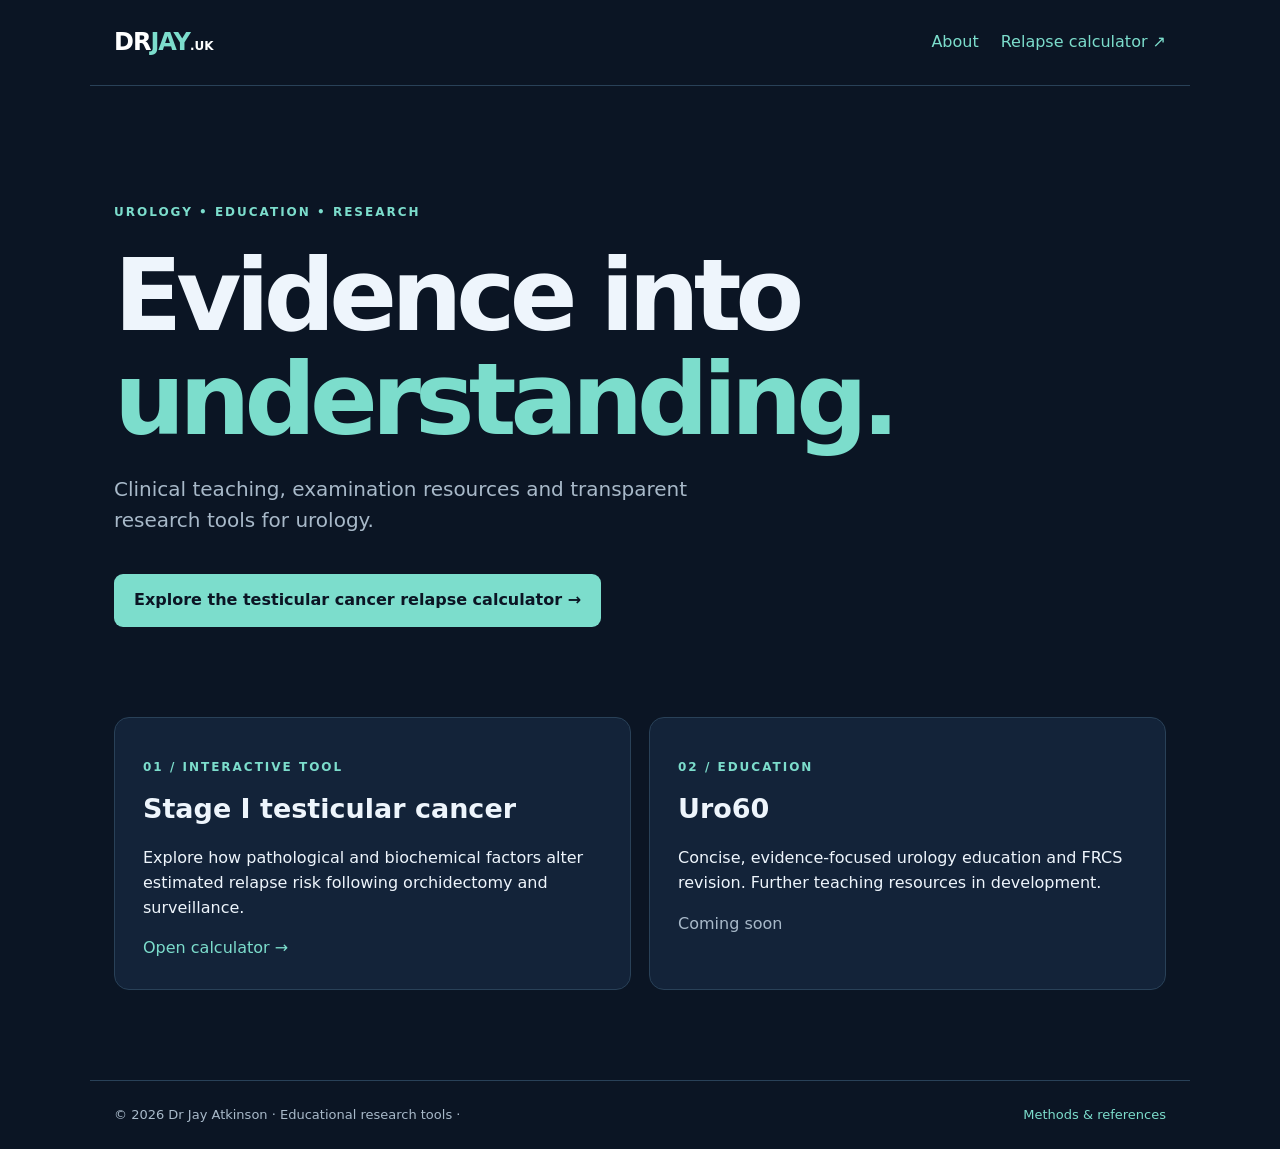
==== index.html @ a8e60ce1 "Add files via upload" ====
<!doctype html><html lang="en-GB"><head><meta charset="utf-8"><meta name="viewport" content="width=device-width, initial-scale=1"><meta name="description" content="Dr Jay Atkinson: urology education and research tools"><title>Dr Jay | Urology education</title><link rel="stylesheet" href="style.css"></head><body><header><a class="brand" href="./">DR<span>JAY</span><small>.UK</small></a><nav><a href="#about">About</a><a href="calculator.html">Relapse calculator ↗</a></nav></header><main><section class="hero"><p class="eyebrow">UROLOGY • EDUCATION • RESEARCH</p><h1>Evidence into<br><em>understanding.</em></h1><p class="lead">Clinical teaching, examination resources and transparent research tools for urology.</p><a class="cta" href="calculator.html">Explore the testicular cancer relapse calculator →</a></section><section class="tiles"><article><p class="eyebrow">01 / INTERACTIVE TOOL</p><h2>Stage I testicular cancer</h2><p>Explore how pathological and biochemical factors alter estimated relapse risk following orchidectomy and surveillance.</p><a href="calculator.html">Open calculator →</a></article><article id="about"><p class="eyebrow">02 / EDUCATION</p><h2>Uro60</h2><p>Concise, evidence-focused urology education and FRCS revision. Further teaching resources in development.</p><span class="muted">Coming soon</span></article></section></main><footer>© 2026 Dr Jay Atkinson · Educational research tools · <a href="calculator.html#methods">Methods & references</a></footer></body></html>
---- style.css ----
:root{color-scheme:dark;--bg:#0b1524;--panel:#132339;--text:#eef5fc;--muted:#a8b9c9;--accent:#7cddcc;--line:#294158}*{box-sizing:border-box}body{margin:0;background:var(--bg);color:var(--text);font-family:Inter,system-ui,-apple-system,Segoe UI,sans-serif;line-height:1.55}header,footer{max-width:1100px;margin:auto;padding:24px;display:flex;align-items:center;justify-content:space-between;gap:20px}header{border-bottom:1px solid var(--line)}a{color:var(--accent);text-decoration:none}nav{display:flex;gap:22px}.brand{font-size:24px;font-weight:850;letter-spacing:-1px;color:white}.brand span{color:var(--accent)}.brand small{font-size:12px;letter-spacing:0}main{max-width:1100px;margin:auto;padding:30px 24px 90px}.hero{padding:75px 0 90px}.eyebrow{font-size:12px;letter-spacing:2px;font-weight:800;color:var(--accent)}h1{font-size:clamp(46px,8vw,100px);letter-spacing:-.06em;line-height:1.04;margin:22px 0}h1 em{font-style:normal;color:var(--accent)}.lead{max-width:650px;font-size:20px;color:var(--muted)}.cta,button{display:inline-block;background:var(--accent);color:#0b1524;border:0;border-radius:9px;padding:14px 20px;font-weight:800;cursor:pointer;margin-top:18px}.tiles{display:grid;grid-template-columns:1fr 1fr;gap:18px}.tiles article,.panel{background:var(--panel);padding:28px;border:1px solid var(--line);border-radius:15px}h2{margin:6px 0;font-size:27px}h3{margin:8px 0 14px}.muted,.small{color:var(--muted)}.small{font-size:13px}footer{font-size:13px;color:var(--muted);border-top:1px solid var(--line)}.tabs{display:flex;gap:10px;margin:24px 0}.tabs button{margin:0;background:#1a3149;color:white;border:1px solid var(--line)}.tabs button.active{background:var(--accent);color:#0b1524}.layout{display:grid;grid-template-columns:1fr 1fr;gap:20px}.field{display:block;margin:15px 0;padding:12px;border-radius:9px;background:#0e1c2d}.field input{accent-color:var(--accent);margin-right:12px}.field select{display:block;width:100%;margin-top:8px;padding:12px;background:#0b1524;color:white;border:1px solid #46627b;border-radius:8px}.result{font-size:clamp(50px,7vw,82px);font-weight:850;letter-spacing:-.06em;line-height:1.1;color:var(--accent)}.bar{height:14px;background:#314357;border-radius:20px;overflow:hidden;margin:22px 0}.bar span{display:block;height:100%;background:var(--accent);width:6%;transition:width .2s}.warning{border-left:4px solid #f6c66a;padding:12px 18px;background:#3c3426;margin:20px 0}.factor-row{display:flex;align-items:center;gap:12px;margin:12px 0;font-size:13px}.dot{height:16px;width:16px;border:1px solid #8295a7;border-radius:50%;display:inline-block;background:transparent}.dot.on{background:var(--accent);border-color:var(--accent)}.hidden{display:none}button:focus-visible,a:focus-visible,input:focus-visible,select:focus-visible{outline:3px solid white;outline-offset:3px}@media(max-width:750px){.tiles,.layout{grid-template-columns:1fr}.hero{padding:38px 0 50px}header,footer{flex-wrap:wrap}nav{gap:12px}}
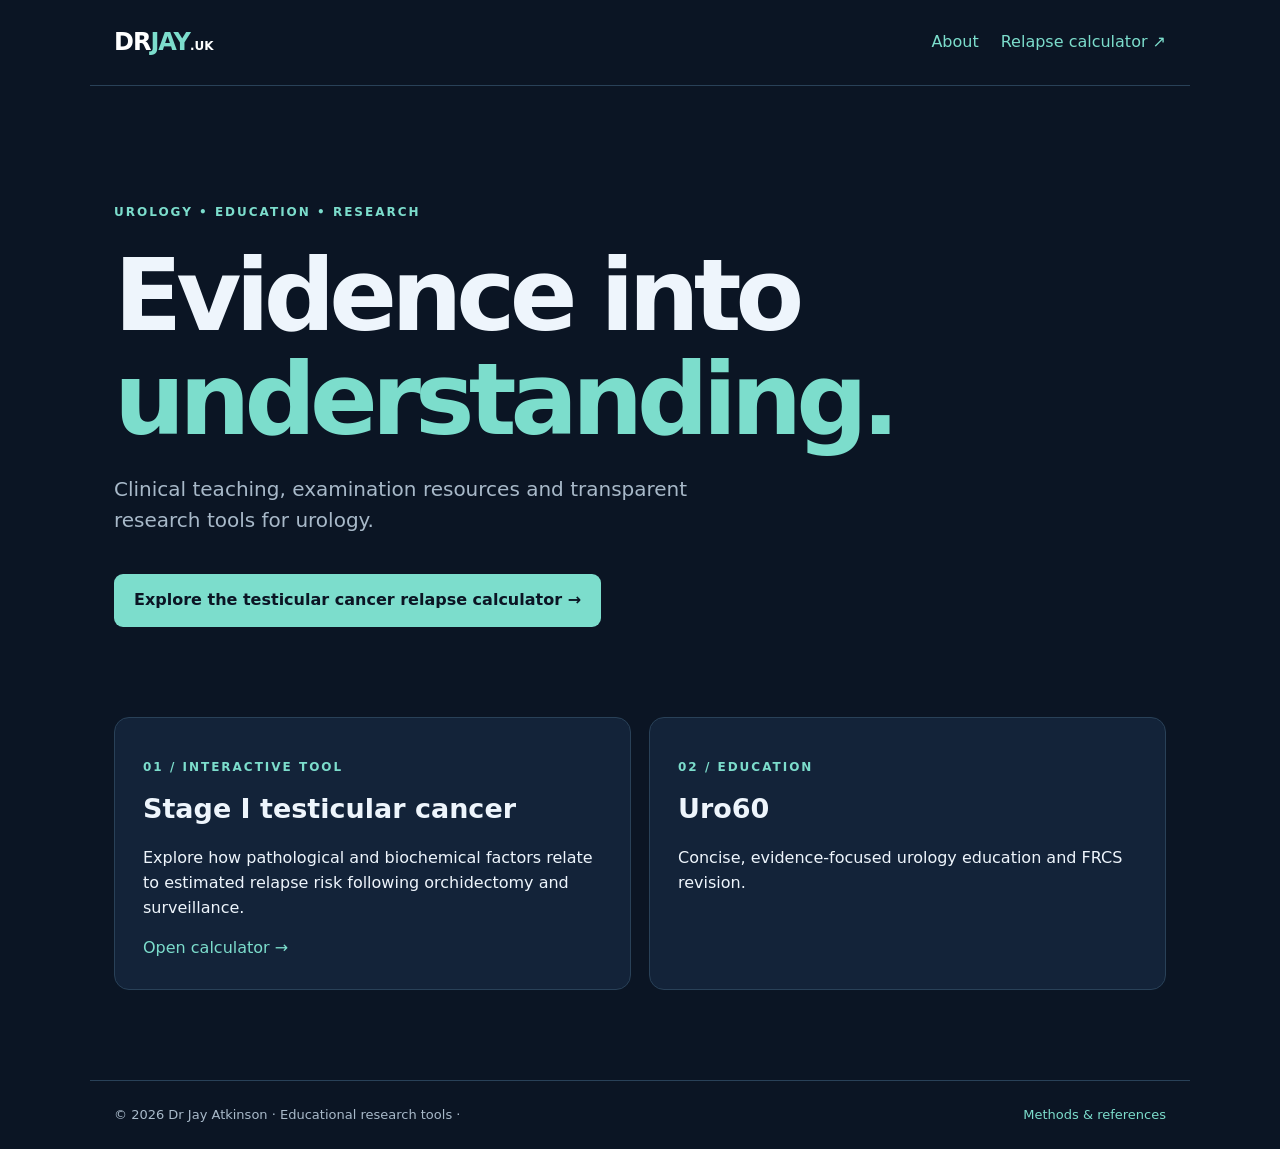
==== commit 8412a3dc: "Add files via upload" ====
--- a/index.html
+++ b/index.html
@@ -1 +1 @@
-<!doctype html><html lang="en-GB"><head><meta charset="utf-8"><meta name="viewport" content="width=device-width, initial-scale=1"><meta name="description" content="Dr Jay Atkinson: urology education and research tools"><title>Dr Jay | Urology education</title><link rel="stylesheet" href="style.css"></head><body><header><a class="brand" href="./">DR<span>JAY</span><small>.UK</small></a><nav><a href="#about">About</a><a href="calculator.html">Relapse calculator ↗</a></nav></header><main><section class="hero"><p class="eyebrow">UROLOGY • EDUCATION • RESEARCH</p><h1>Evidence into<br><em>understanding.</em></h1><p class="lead">Clinical teaching, examination resources and transparent research tools for urology.</p><a class="cta" href="calculator.html">Explore the testicular cancer relapse calculator →</a></section><section class="tiles"><article><p class="eyebrow">01 / INTERACTIVE TOOL</p><h2>Stage I testicular cancer</h2><p>Explore how pathological and biochemical factors alter estimated relapse risk following orchidectomy and surveillance.</p><a href="calculator.html">Open calculator →</a></article><article id="about"><p class="eyebrow">02 / EDUCATION</p><h2>Uro60</h2><p>Concise, evidence-focused urology education and FRCS revision. Further teaching resources in development.</p><span class="muted">Coming soon</span></article></section></main><footer>© 2026 Dr Jay Atkinson · Educational research tools · <a href="calculator.html#methods">Methods & references</a></footer></body></html>
+<!doctype html><html lang="en-GB"><head><meta charset="utf-8"><meta name="viewport" content="width=device-width, initial-scale=1"><meta name="description" content="Dr Jay Atkinson: urology education and research tools"><title>Dr Jay | Urology education</title><link rel="stylesheet" href="style.css"></head><body><header><a class="brand" href="./">DR<span>JAY</span><small>.UK</small></a><nav><a href="#about">About</a><a href="calculator.html">Relapse calculator ↗</a></nav></header><main><section class="hero"><p class="eyebrow">UROLOGY • EDUCATION • RESEARCH</p><h1>Evidence into<br><em>understanding.</em></h1><p class="lead">Clinical teaching, examination resources and transparent research tools for urology.</p><a class="cta" href="calculator.html">Explore the testicular cancer relapse calculator →</a></section><section class="tiles"><article><p class="eyebrow">01 / INTERACTIVE TOOL</p><h2>Stage I testicular cancer</h2><p>Explore how pathological and biochemical factors relate to estimated relapse risk following orchidectomy and surveillance.</p><a href="calculator.html">Open calculator →</a></article><article id="about"><p class="eyebrow">02 / EDUCATION</p><h2>Uro60</h2><p>Concise, evidence-focused urology education and FRCS revision.</p></article></section></main><footer>© 2026 Dr Jay Atkinson · Educational research tools · <a href="calculator.html#methods">Methods & references</a></footer></body></html>
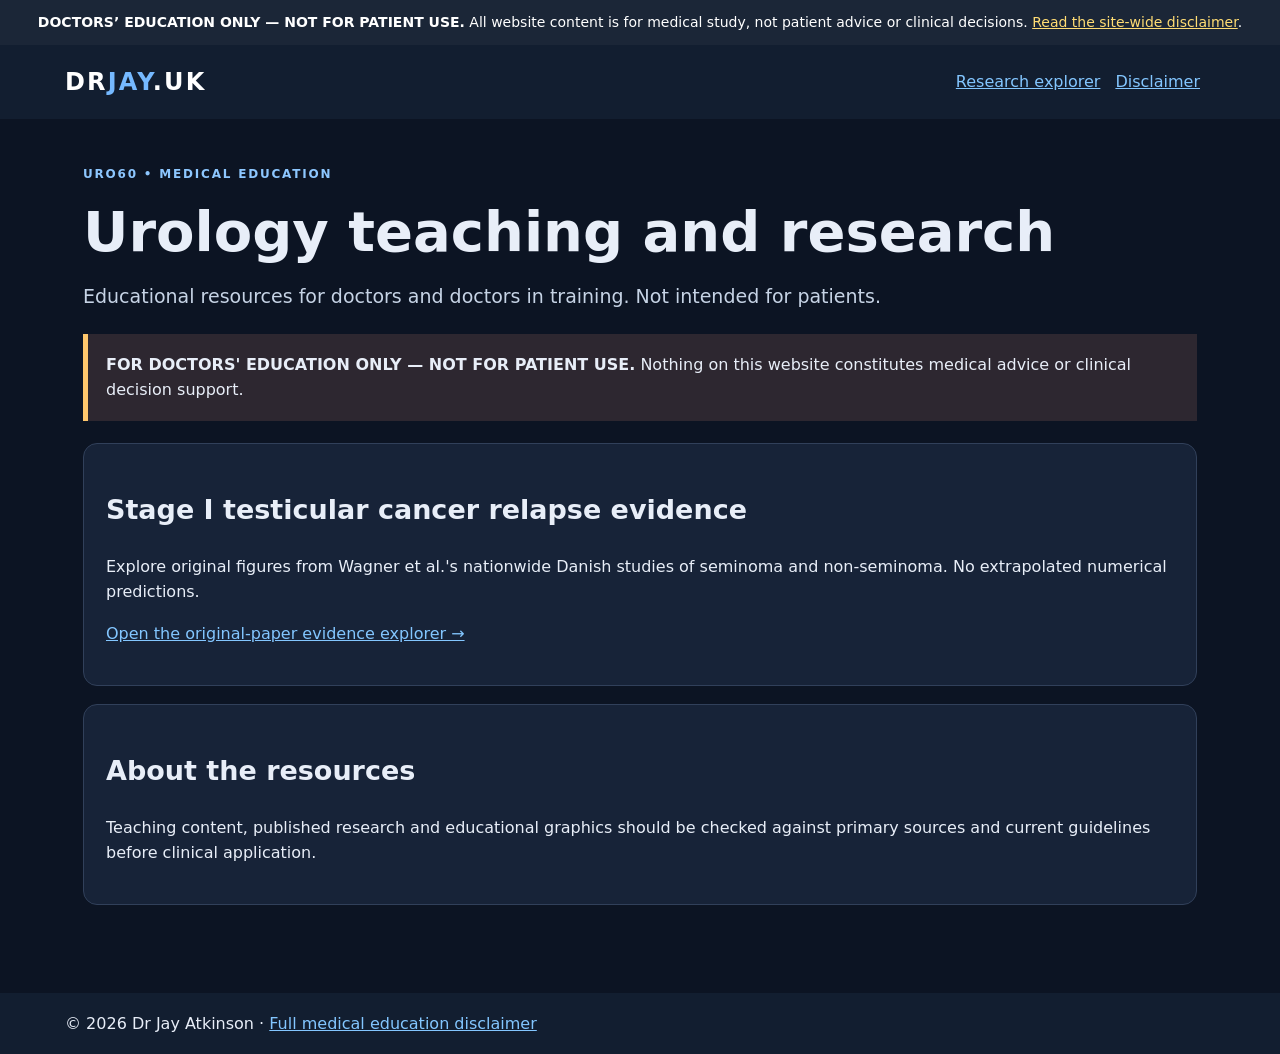
==== commit d9b2ddae: "Add files via upload" ====
--- a/index.html
+++ b/index.html
@@ -1 +1 @@
-<!doctype html><html lang="en-GB"><head><meta charset="utf-8"><meta name="viewport" content="width=device-width, initial-scale=1"><meta name="description" content="Dr Jay Atkinson: urology education and research tools"><title>Dr Jay | Urology education</title><link rel="stylesheet" href="style.css"></head><body><header><a class="brand" href="./">DR<span>JAY</span><small>.UK</small></a><nav><a href="#about">About</a><a href="calculator.html">Relapse calculator ↗</a></nav></header><main><section class="hero"><p class="eyebrow">UROLOGY • EDUCATION • RESEARCH</p><h1>Evidence into<br><em>understanding.</em></h1><p class="lead">Clinical teaching, examination resources and transparent research tools for urology.</p><a class="cta" href="calculator.html">Explore the testicular cancer relapse calculator →</a></section><section class="tiles"><article><p class="eyebrow">01 / INTERACTIVE TOOL</p><h2>Stage I testicular cancer</h2><p>Explore how pathological and biochemical factors relate to estimated relapse risk following orchidectomy and surveillance.</p><a href="calculator.html">Open calculator →</a></article><article id="about"><p class="eyebrow">02 / EDUCATION</p><h2>Uro60</h2><p>Concise, evidence-focused urology education and FRCS revision.</p></article></section></main><footer>© 2026 Dr Jay Atkinson · Educational research tools · <a href="calculator.html#methods">Methods & references</a></footer></body></html>+<!doctype html><html lang="en-GB"><head><meta charset="utf-8"><meta name="viewport" content="width=device-width,initial-scale=1"><title>Dr Jay | Urology education</title><link rel="stylesheet" href="style.css"></head><body><header><a class="brand" href="index.html">DR<span>JAY</span>.UK</a><nav><a href="calculator.html">Research explorer</a><a href="disclaimer.html">Disclaimer</a></nav></header><main><p class="eyebrow">URO60 • MEDICAL EDUCATION</p><h1>Urology teaching and research</h1><p class="lead">Educational resources for doctors and doctors in training. Not intended for patients.</p><div class="warning"><strong>FOR DOCTORS' EDUCATION ONLY — NOT FOR PATIENT USE.</strong> Nothing on this website constitutes medical advice or clinical decision support.</div><section class="panel"><h2>Stage I testicular cancer relapse evidence</h2><p>Explore original figures from Wagner et al.'s nationwide Danish studies of seminoma and non-seminoma. No extrapolated numerical predictions.</p><p><a href="calculator.html">Open the original-paper evidence explorer →</a></p></section><section class="panel"><h2>About the resources</h2><p>Teaching content, published research and educational graphics should be checked against primary sources and current guidelines before clinical application.</p></section></main><footer>© 2026 Dr Jay Atkinson · <a href="disclaimer.html">Full medical education disclaimer</a></footer><script defer src="site-disclaimer.js"></script></body></html>
--- a/style.css
+++ b/style.css
@@ -1 +1 @@
-:root{color-scheme:dark;--bg:#0b1524;--panel:#132339;--text:#eef5fc;--muted:#a8b9c9;--accent:#7cddcc;--line:#294158}*{box-sizing:border-box}body{margin:0;background:var(--bg);color:var(--text);font-family:Inter,system-ui,-apple-system,Segoe UI,sans-serif;line-height:1.55}header,footer{max-width:1100px;margin:auto;padding:24px;display:flex;align-items:center;justify-content:space-between;gap:20px}header{border-bottom:1px solid var(--line)}a{color:var(--accent);text-decoration:none}nav{display:flex;gap:22px}.brand{font-size:24px;font-weight:850;letter-spacing:-1px;color:white}.brand span{color:var(--accent)}.brand small{font-size:12px;letter-spacing:0}main{max-width:1100px;margin:auto;padding:30px 24px 90px}.hero{padding:75px 0 90px}.eyebrow{font-size:12px;letter-spacing:2px;font-weight:800;color:var(--accent)}h1{font-size:clamp(46px,8vw,100px);letter-spacing:-.06em;line-height:1.04;margin:22px 0}h1 em{font-style:normal;color:var(--accent)}.lead{max-width:650px;font-size:20px;color:var(--muted)}.cta,button{display:inline-block;background:var(--accent);color:#0b1524;border:0;border-radius:9px;padding:14px 20px;font-weight:800;cursor:pointer;margin-top:18px}.tiles{display:grid;grid-template-columns:1fr 1fr;gap:18px}.tiles article,.panel{background:var(--panel);padding:28px;border:1px solid var(--line);border-radius:15px}h2{margin:6px 0;font-size:27px}h3{margin:8px 0 14px}.muted,.small{color:var(--muted)}.small{font-size:13px}footer{font-size:13px;color:var(--muted);border-top:1px solid var(--line)}.tabs{display:flex;gap:10px;margin:24px 0}.tabs button{margin:0;background:#1a3149;color:white;border:1px solid var(--line)}.tabs button.active{background:var(--accent);color:#0b1524}.layout{display:grid;grid-template-columns:1fr 1fr;gap:20px}.field{display:block;margin:15px 0;padding:12px;border-radius:9px;background:#0e1c2d}.field input{accent-color:var(--accent);margin-right:12px}.field select{display:block;width:100%;margin-top:8px;padding:12px;background:#0b1524;color:white;border:1px solid #46627b;border-radius:8px}.result{font-size:clamp(50px,7vw,82px);font-weight:850;letter-spacing:-.06em;line-height:1.1;color:var(--accent)}.bar{height:14px;background:#314357;border-radius:20px;overflow:hidden;margin:22px 0}.bar span{display:block;height:100%;background:var(--accent);width:6%;transition:width .2s}.warning{border-left:4px solid #f6c66a;padding:12px 18px;background:#3c3426;margin:20px 0}.factor-row{display:flex;align-items:center;gap:12px;margin:12px 0;font-size:13px}.dot{height:16px;width:16px;border:1px solid #8295a7;border-radius:50%;display:inline-block;background:transparent}.dot.on{background:var(--accent);border-color:var(--accent)}.hidden{display:none}button:focus-visible,a:focus-visible,input:focus-visible,select:focus-visible{outline:3px solid white;outline-offset:3px}@media(max-width:750px){.tiles,.layout{grid-template-columns:1fr}.hero{padding:38px 0 50px}header,footer{flex-wrap:wrap}nav{gap:12px}}
+*{box-sizing:border-box}body{margin:0;background:#0c1423;color:#e8eef8;font-family:system-ui,-apple-system,Segoe UI,sans-serif;line-height:1.6}a{color:#83c6ff}header,footer{padding:18px max(20px,calc((100vw - 1150px)/2));background:#121e30}header{display:flex;justify-content:space-between;gap:15px;align-items:center}header a{margin-right:15px}.brand{font-weight:900;letter-spacing:.09em;font-size:24px;text-decoration:none;color:#fff}.brand span{color:#75b9ff}main{max-width:1150px;margin:0 auto;padding:34px 18px 70px}h1{font-size:clamp(32px,5vw,56px);line-height:1.1;margin:16px 0}h2{font-size:27px}h3{font-size:20px}.lead{font-size:19px;color:#c6d3e5;max-width:900px}.eyebrow{font-size:12px;font-weight:800;letter-spacing:.15em;color:#8dc7ff}.warning{padding:18px;border-left:5px solid #ffc76c;background:#2d2730;margin:22px 0}.panel{padding:22px;border:1px solid #31405a;background:#172338;border-radius:14px;margin:18px 0}.layout{display:grid;grid-template-columns:repeat(auto-fit,minmax(285px,1fr));gap:18px}.tabs{display:flex;gap:8px;margin:26px 0}.tabs button,button{padding:11px 17px;border-radius:9px;background:#283b57;color:#fff;border:1px solid #526b8d;cursor:pointer;font-size:15px}.tabs button.active{background:#2c74ba}.hidden{display:none!important}.field{display:block;margin:15px 0;font-weight:600}.field select,.field input[type=number]{display:block;width:100%;padding:10px;margin-top:6px;background:#f9fbff;color:#172338;border-radius:6px}.small,figcaption{font-size:14px;color:#c3cfe0}.published{font-size:38px;font-weight:850;color:#a4d6ff}.figure{background:#fff;padding:8px;border-radius:10px;margin:18px 0}.figure img{width:100%;height:auto;display:block}.figure figcaption{color:#39485e;padding:10px}.pill{display:inline-block;padding:5px 12px;border-radius:40px;border:1px solid #6c85a5;margin:3px;font-size:13px}.pill.on{background:#2d6b9c;color:#fff}.figure-grid{display:grid;grid-template-columns:1fr;gap:16px}.footnote{border-top:1px solid #526b8d;margin-top:20px;padding-top:12px} @media(max-width:600px){.panel{padding:14px}.figure{padding:2px}header{flex-wrap:wrap}}
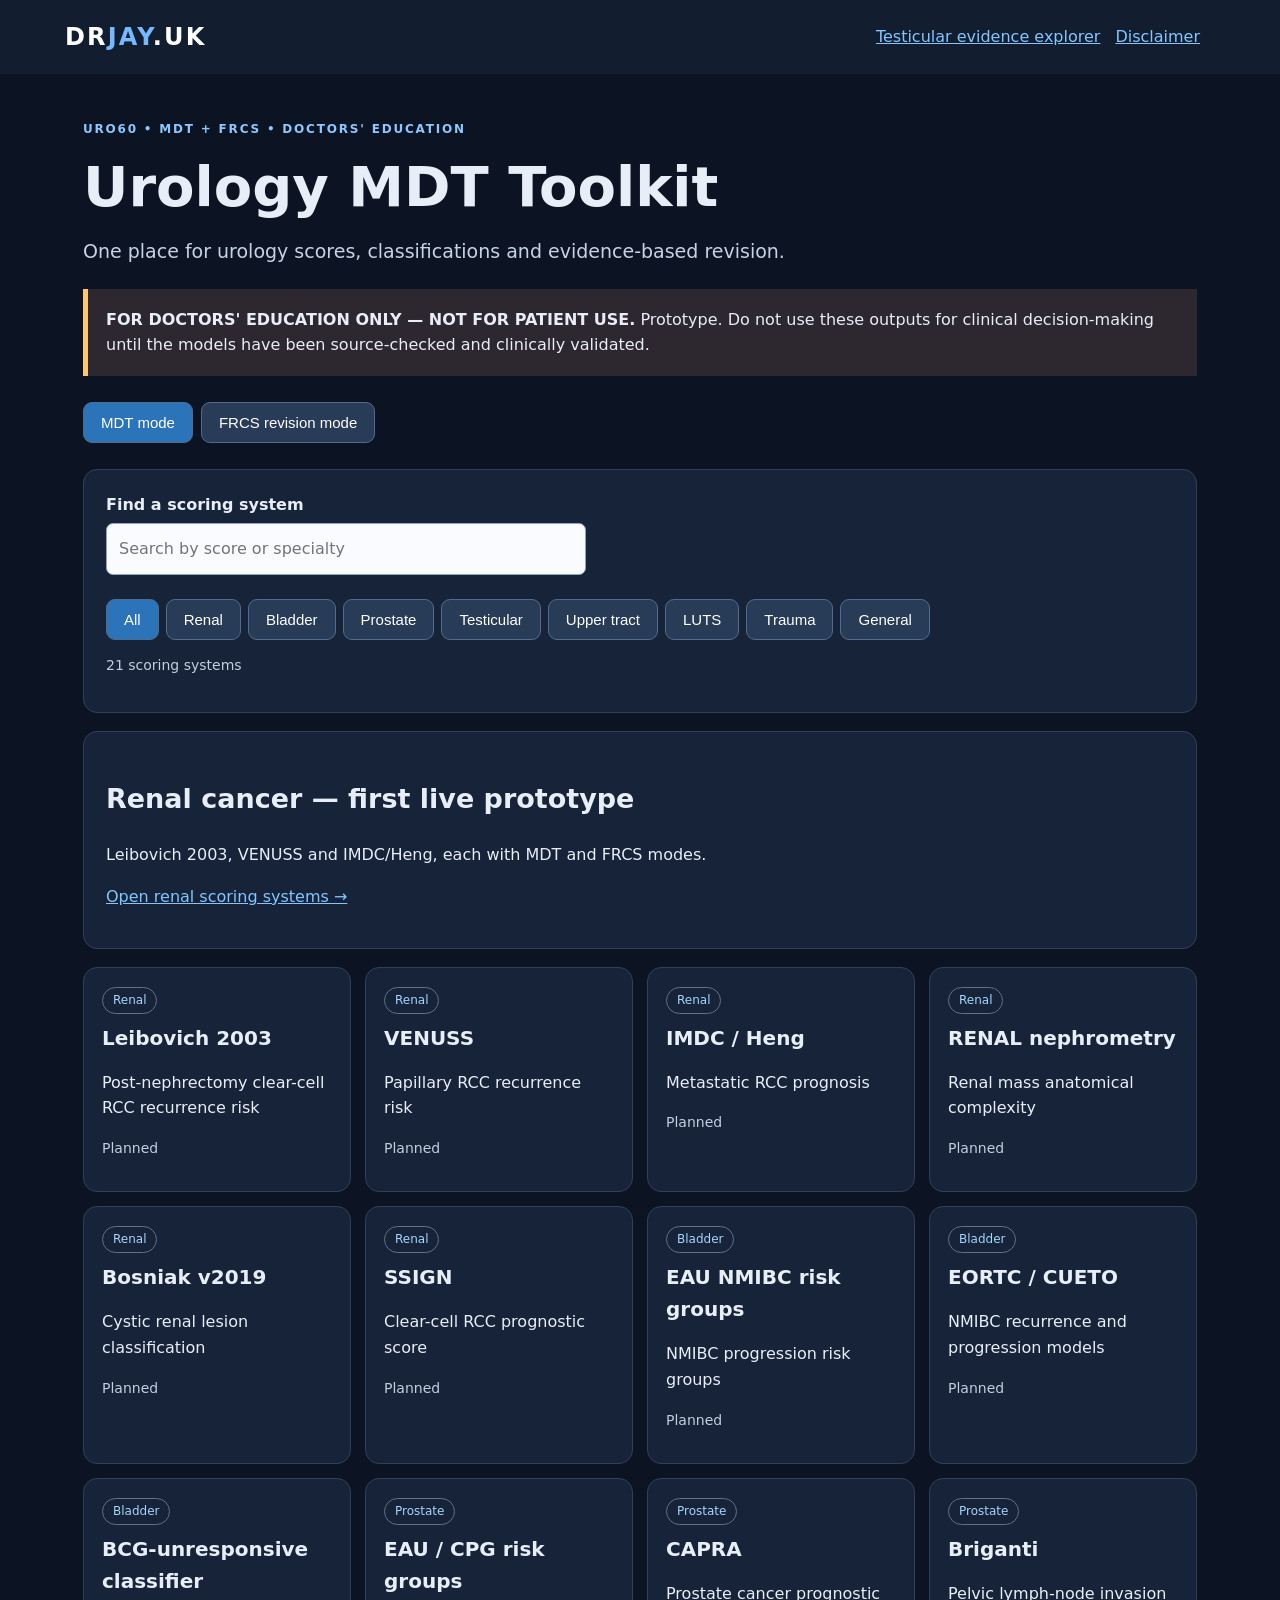
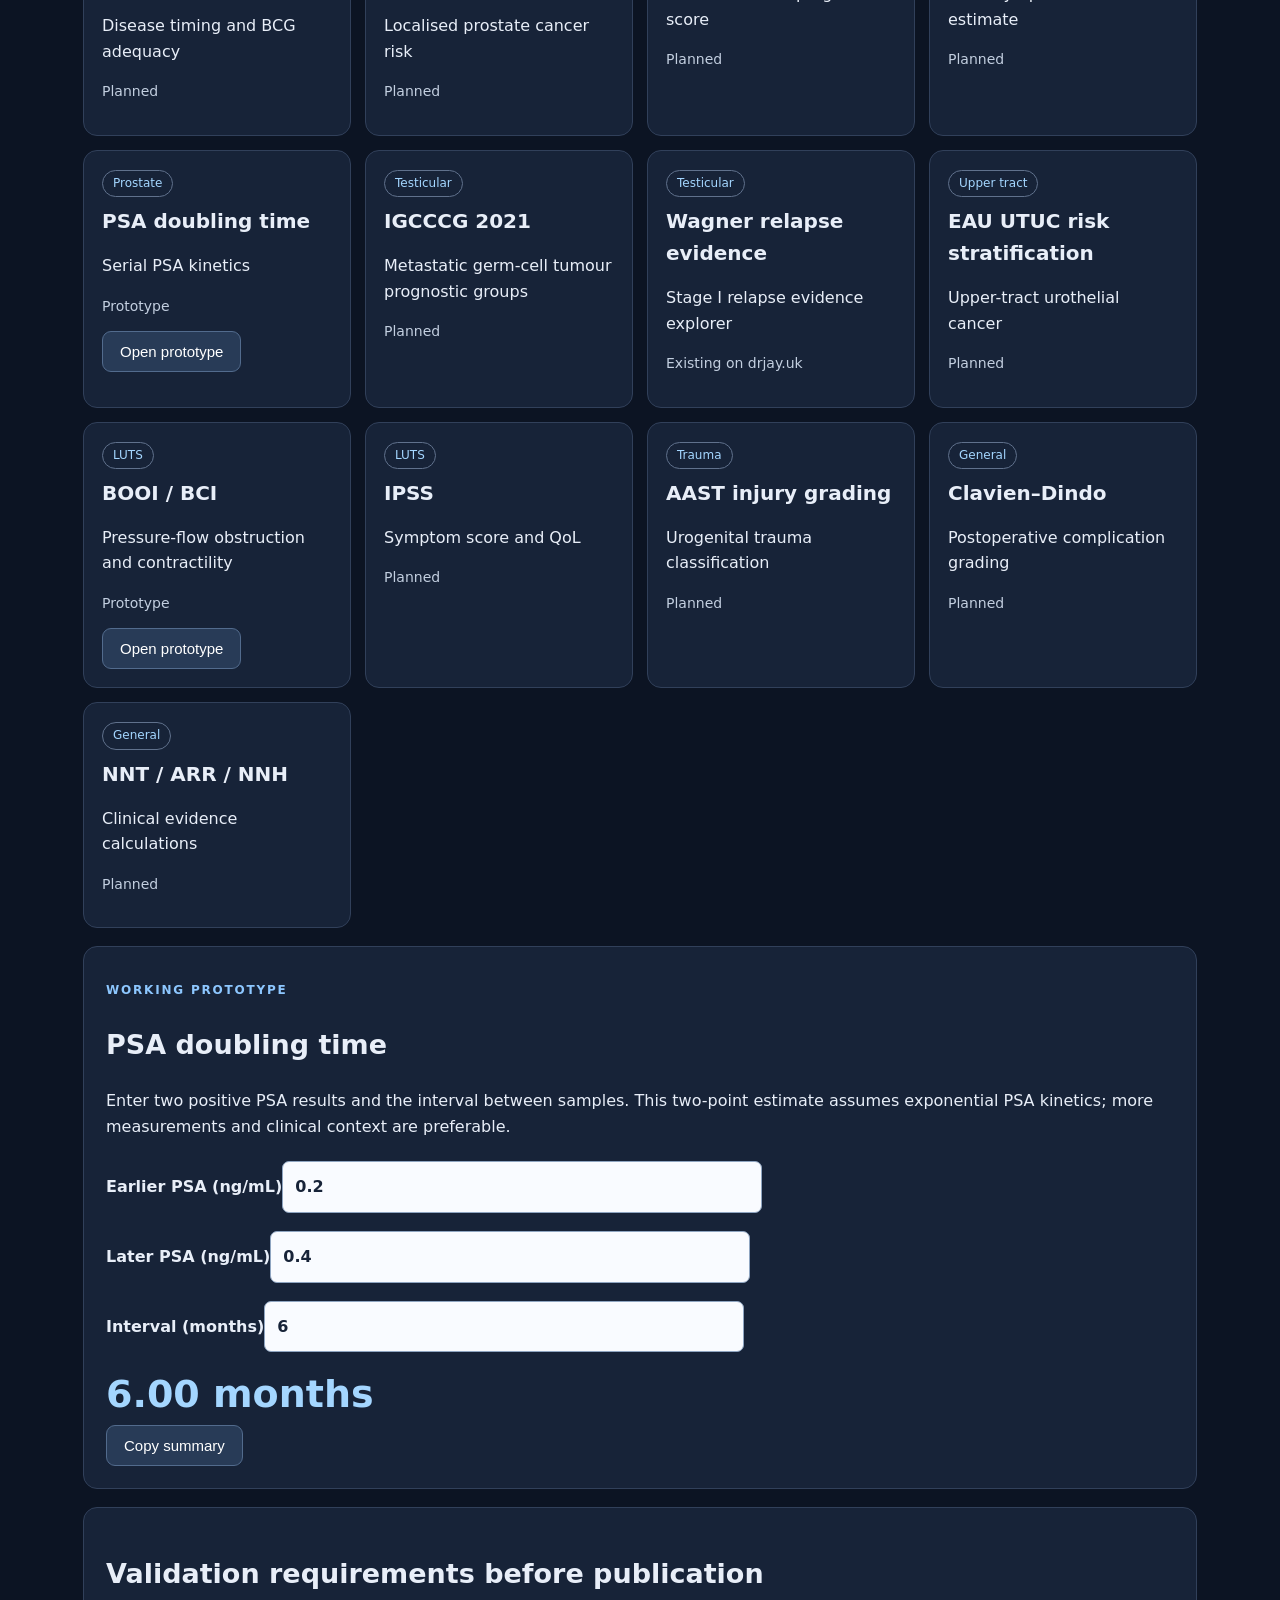
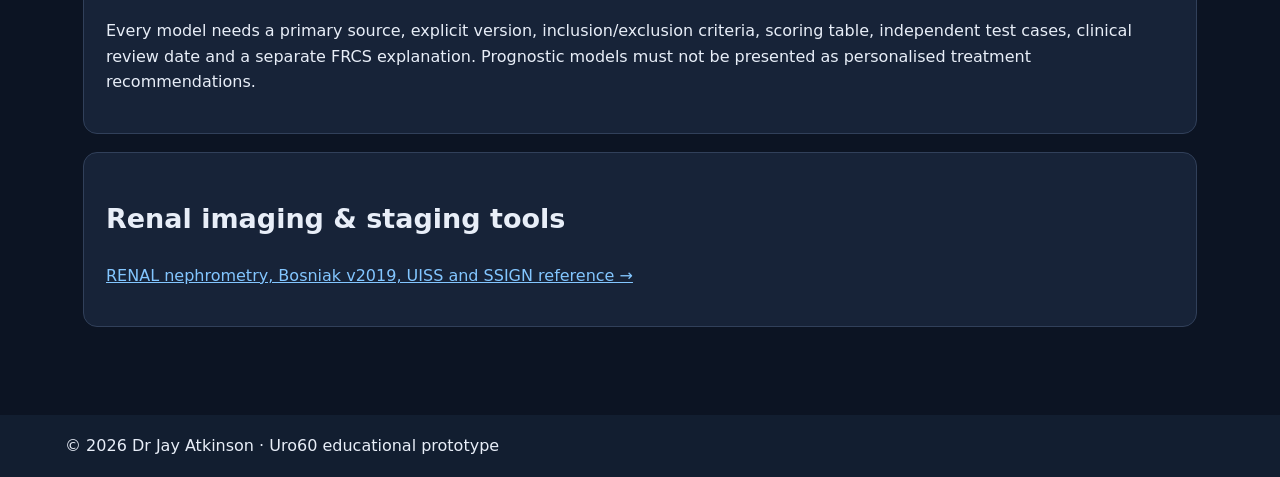
==== commit dad4fe26: "Add files via upload" ====
--- a/index.html
+++ b/index.html
@@ -1 +1 @@
-<!doctype html><html lang="en-GB"><head><meta charset="utf-8"><meta name="viewport" content="width=device-width,initial-scale=1"><title>Dr Jay | Urology education</title><link rel="stylesheet" href="style.css"></head><body><header><a class="brand" href="index.html">DR<span>JAY</span>.UK</a><nav><a href="calculator.html">Research explorer</a><a href="disclaimer.html">Disclaimer</a></nav></header><main><p class="eyebrow">URO60 • MEDICAL EDUCATION</p><h1>Urology teaching and research</h1><p class="lead">Educational resources for doctors and doctors in training. Not intended for patients.</p><div class="warning"><strong>FOR DOCTORS' EDUCATION ONLY — NOT FOR PATIENT USE.</strong> Nothing on this website constitutes medical advice or clinical decision support.</div><section class="panel"><h2>Stage I testicular cancer relapse evidence</h2><p>Explore original figures from Wagner et al.'s nationwide Danish studies of seminoma and non-seminoma. No extrapolated numerical predictions.</p><p><a href="calculator.html">Open the original-paper evidence explorer →</a></p></section><section class="panel"><h2>About the resources</h2><p>Teaching content, published research and educational graphics should be checked against primary sources and current guidelines before clinical application.</p></section></main><footer>© 2026 Dr Jay Atkinson · <a href="disclaimer.html">Full medical education disclaimer</a></footer><script defer src="site-disclaimer.js"></script></body></html>+<!doctype html><html lang="en-GB"><head><meta charset="utf-8"><meta name="viewport" content="width=device-width,initial-scale=1"><title>Uro60 MDT Toolkit | Dr Jay</title><link rel="stylesheet" href="toolkit.css"></head><body><header><a class="brand" href="https://drjay.uk">DR<span>JAY</span>.UK</a><nav><a href="https://drjay.uk/calculator.html">Testicular evidence explorer</a><a href="https://drjay.uk/disclaimer.html">Disclaimer</a></nav></header><main><p class="eyebrow">URO60 • MDT + FRCS • DOCTORS' EDUCATION</p><h1>Urology MDT Toolkit</h1><p class="lead">One place for urology scores, classifications and evidence-based revision.</p><div class="warning"><strong>FOR DOCTORS' EDUCATION ONLY — NOT FOR PATIENT USE.</strong> Prototype. Do not use these outputs for clinical decision-making until the models have been source-checked and clinically validated.</div><div class="tabs" role="group" aria-label="Learning mode"><button id="mdt" class="active" aria-pressed="true">MDT mode</button><button id="frcs" aria-pressed="false">FRCS revision mode</button></div><section class="panel"><label for="search">Find a scoring system</label><input id="search" placeholder="Search by score or specialty" autocomplete="off"><div class="filters" id="filters"></div><p class="small" id="count"></p></section><section class="panel"><h2>Renal cancer — first live prototype</h2><p>Leibovich 2003, VENUSS and IMDC/Heng, each with MDT and FRCS modes.</p><p><a href="renal.html">Open renal scoring systems →</a></p></section><div id="cards" class="cards"></div><section class="panel" id="calculator"><p class="eyebrow">WORKING PROTOTYPE</p><h2 id="calc-title">PSA doubling time</h2><div id="calc-content"></div></section><section class="panel"><h2>Validation requirements before publication</h2><p>Every model needs a primary source, explicit version, inclusion/exclusion criteria, scoring table, independent test cases, clinical review date and a separate FRCS explanation. Prognostic models must not be presented as personalised treatment recommendations.</p></section><section class="panel"><h2>Renal imaging & staging tools</h2><p><a href="renal-imaging.html">RENAL nephrometry, Bosniak v2019, UISS and SSIGN reference →</a></p></section></main><footer>© 2026 Dr Jay Atkinson · Uro60 educational prototype</footer><script src="toolkit.js" defer></script></body></html>
--- a/toolkit.css
+++ b/toolkit.css
@@ -0,0 +1 @@
+*{box-sizing:border-box}body{margin:0;background:#0c1423;color:#e8eef8;font-family:system-ui,-apple-system,Segoe UI,sans-serif;line-height:1.6}a{color:#83c6ff}header,footer{padding:18px max(20px,calc((100vw - 1150px)/2));background:#121e30}header{display:flex;justify-content:space-between;gap:15px;align-items:center;flex-wrap:wrap}header a{margin-right:15px}.brand{font-weight:900;letter-spacing:.09em;font-size:24px;text-decoration:none;color:#fff}.brand span{color:#75b9ff}main{max-width:1150px;margin:0 auto;padding:34px 18px 70px}h1{font-size:clamp(32px,5vw,56px);line-height:1.1;margin:16px 0}h2{font-size:27px}h3{font-size:20px}.lead{font-size:19px;color:#c6d3e5}.eyebrow{font-size:12px;font-weight:800;letter-spacing:.15em;color:#8dc7ff}.warning{padding:18px;border-left:5px solid #ffc76c;background:#2d2730;margin:22px 0}.panel{padding:22px;border:1px solid #31405a;background:#172338;border-radius:14px;margin:18px 0}.tabs{display:flex;gap:8px;margin:26px 0}.tabs button,button{padding:11px 17px;border-radius:9px;background:#283b57;color:#fff;border:1px solid #526b8d;cursor:pointer;font-size:15px}.tabs button.active,button.active{background:#2c74ba}.small{font-size:14px;color:#c3cfe0}.cards{display:grid;grid-template-columns:repeat(auto-fit,minmax(260px,1fr));gap:14px}.card{border:1px solid #31405a;background:#172338;border-radius:14px;padding:18px}.card h3{margin:8px 0}.pill{display:inline-block;padding:3px 10px;border:1px solid #60718c;border-radius:25px;font-size:12px;color:#a4d6ff}.filters{display:flex;gap:7px;flex-wrap:wrap;margin-top:12px}input,select{width:100%;max-width:480px;padding:12px;margin:6px 0 12px;border:1px solid #8fa5c1;border-radius:7px;background:#f9fbff;color:#172338;font:inherit}label{display:block;font-weight:600}.result{font-size:38px;font-weight:850;color:#a4d6ff}.hidden{display:none}.note{padding:14px;border-left:3px solid #8dc7ff;background:#23334b;margin:12px 0}table{border-collapse:collapse;width:100%}td,th{padding:9px;border-bottom:1px solid #526b8d;text-align:left}@media(max-width:600px){.panel{padding:14px}}
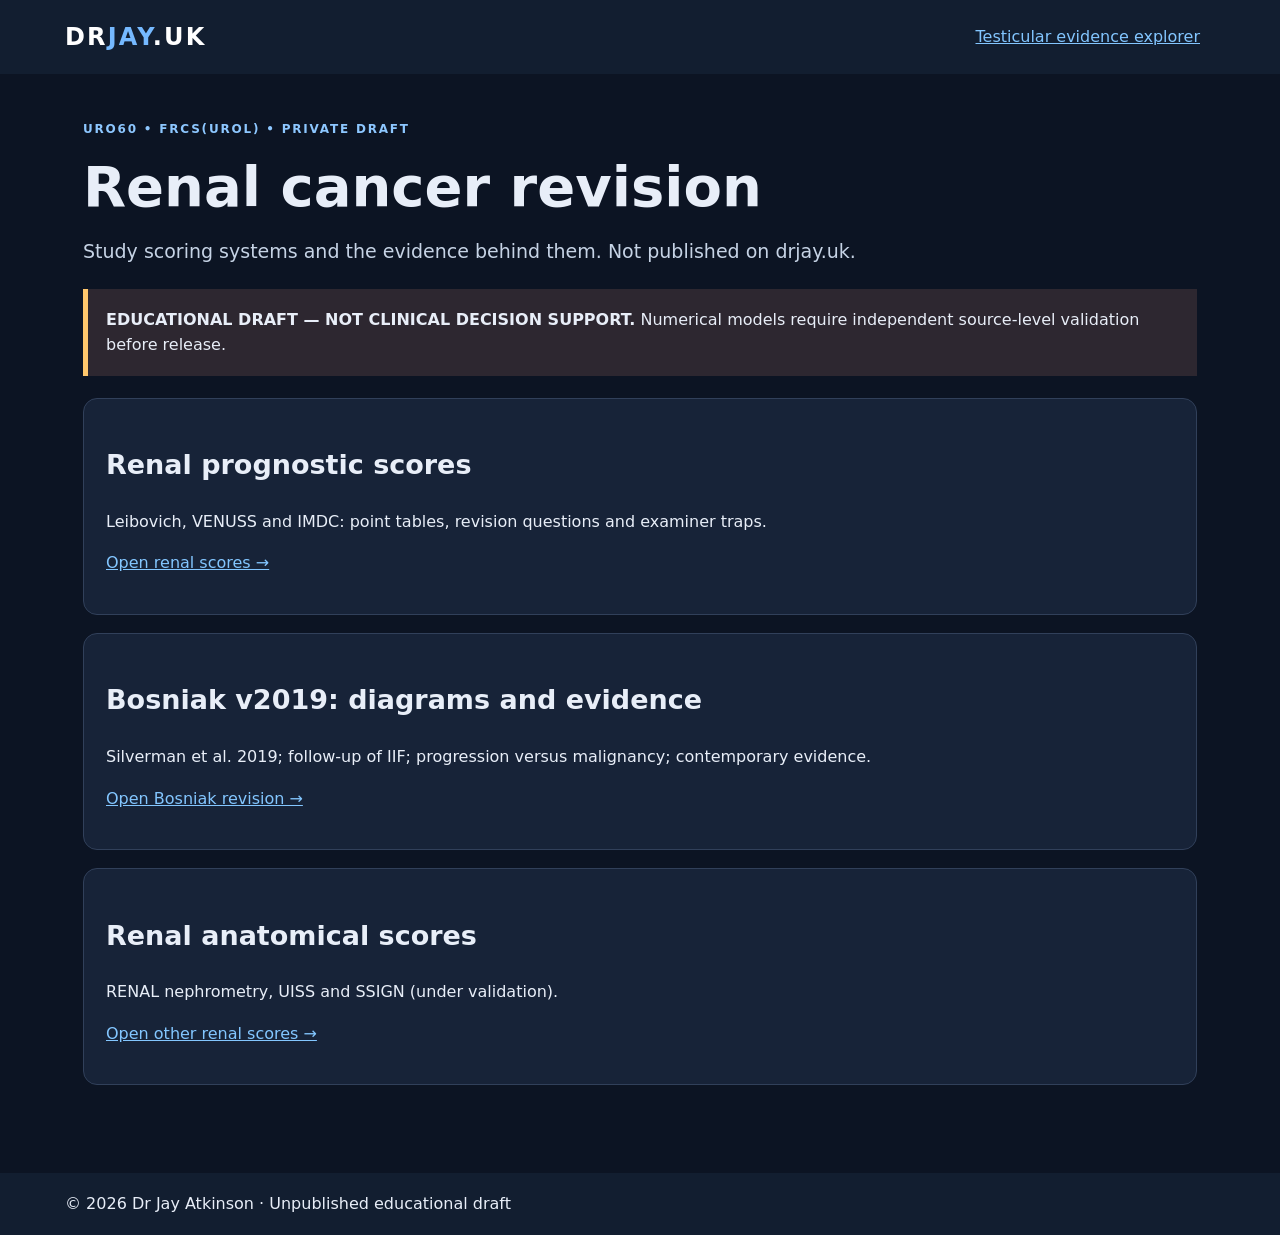
==== commit cb45202d: "Add files via upload" ====
--- a/index.html
+++ b/index.html
@@ -1 +1 @@
-<!doctype html><html lang="en-GB"><head><meta charset="utf-8"><meta name="viewport" content="width=device-width,initial-scale=1"><title>Uro60 MDT Toolkit | Dr Jay</title><link rel="stylesheet" href="toolkit.css"></head><body><header><a class="brand" href="https://drjay.uk">DR<span>JAY</span>.UK</a><nav><a href="https://drjay.uk/calculator.html">Testicular evidence explorer</a><a href="https://drjay.uk/disclaimer.html">Disclaimer</a></nav></header><main><p class="eyebrow">URO60 • MDT + FRCS • DOCTORS' EDUCATION</p><h1>Urology MDT Toolkit</h1><p class="lead">One place for urology scores, classifications and evidence-based revision.</p><div class="warning"><strong>FOR DOCTORS' EDUCATION ONLY — NOT FOR PATIENT USE.</strong> Prototype. Do not use these outputs for clinical decision-making until the models have been source-checked and clinically validated.</div><div class="tabs" role="group" aria-label="Learning mode"><button id="mdt" class="active" aria-pressed="true">MDT mode</button><button id="frcs" aria-pressed="false">FRCS revision mode</button></div><section class="panel"><label for="search">Find a scoring system</label><input id="search" placeholder="Search by score or specialty" autocomplete="off"><div class="filters" id="filters"></div><p class="small" id="count"></p></section><section class="panel"><h2>Renal cancer — first live prototype</h2><p>Leibovich 2003, VENUSS and IMDC/Heng, each with MDT and FRCS modes.</p><p><a href="renal.html">Open renal scoring systems →</a></p></section><div id="cards" class="cards"></div><section class="panel" id="calculator"><p class="eyebrow">WORKING PROTOTYPE</p><h2 id="calc-title">PSA doubling time</h2><div id="calc-content"></div></section><section class="panel"><h2>Validation requirements before publication</h2><p>Every model needs a primary source, explicit version, inclusion/exclusion criteria, scoring table, independent test cases, clinical review date and a separate FRCS explanation. Prognostic models must not be presented as personalised treatment recommendations.</p></section><section class="panel"><h2>Renal imaging & staging tools</h2><p><a href="renal-imaging.html">RENAL nephrometry, Bosniak v2019, UISS and SSIGN reference →</a></p></section></main><footer>© 2026 Dr Jay Atkinson · Uro60 educational prototype</footer><script src="toolkit.js" defer></script></body></html>
+<!doctype html><html lang="en-GB"><head><meta charset="utf-8"><meta name="viewport" content="width=device-width,initial-scale=1"><title>Uro60 renal FRCS revision | Private draft</title><link rel="stylesheet" href="toolkit.css"></head><body><header><a class="brand" href="https://drjay.uk">DR<span>JAY</span>.UK</a><nav><a href="https://drjay.uk/calculator.html">Testicular evidence explorer</a></nav></header><main><p class="eyebrow">URO60 • FRCS(UROL) • PRIVATE DRAFT</p><h1>Renal cancer revision</h1><p class="lead">Study scoring systems and the evidence behind them. Not published on drjay.uk.</p><div class="warning"><strong>EDUCATIONAL DRAFT — NOT CLINICAL DECISION SUPPORT.</strong> Numerical models require independent source-level validation before release.</div><section class="panel"><h2>Renal prognostic scores</h2><p>Leibovich, VENUSS and IMDC: point tables, revision questions and examiner traps.</p><p><a href="renal.html">Open renal scores →</a></p></section><section class="panel"><h2>Bosniak v2019: diagrams and evidence</h2><p>Silverman et al. 2019; follow-up of IIF; progression versus malignancy; contemporary evidence.</p><p><a href="bosniak.html">Open Bosniak revision →</a></p></section><section class="panel"><h2>Renal anatomical scores</h2><p>RENAL nephrometry, UISS and SSIGN (under validation).</p><p><a href="renal-imaging.html">Open other renal scores →</a></p></section></main><footer>© 2026 Dr Jay Atkinson · Unpublished educational draft</footer></body></html>
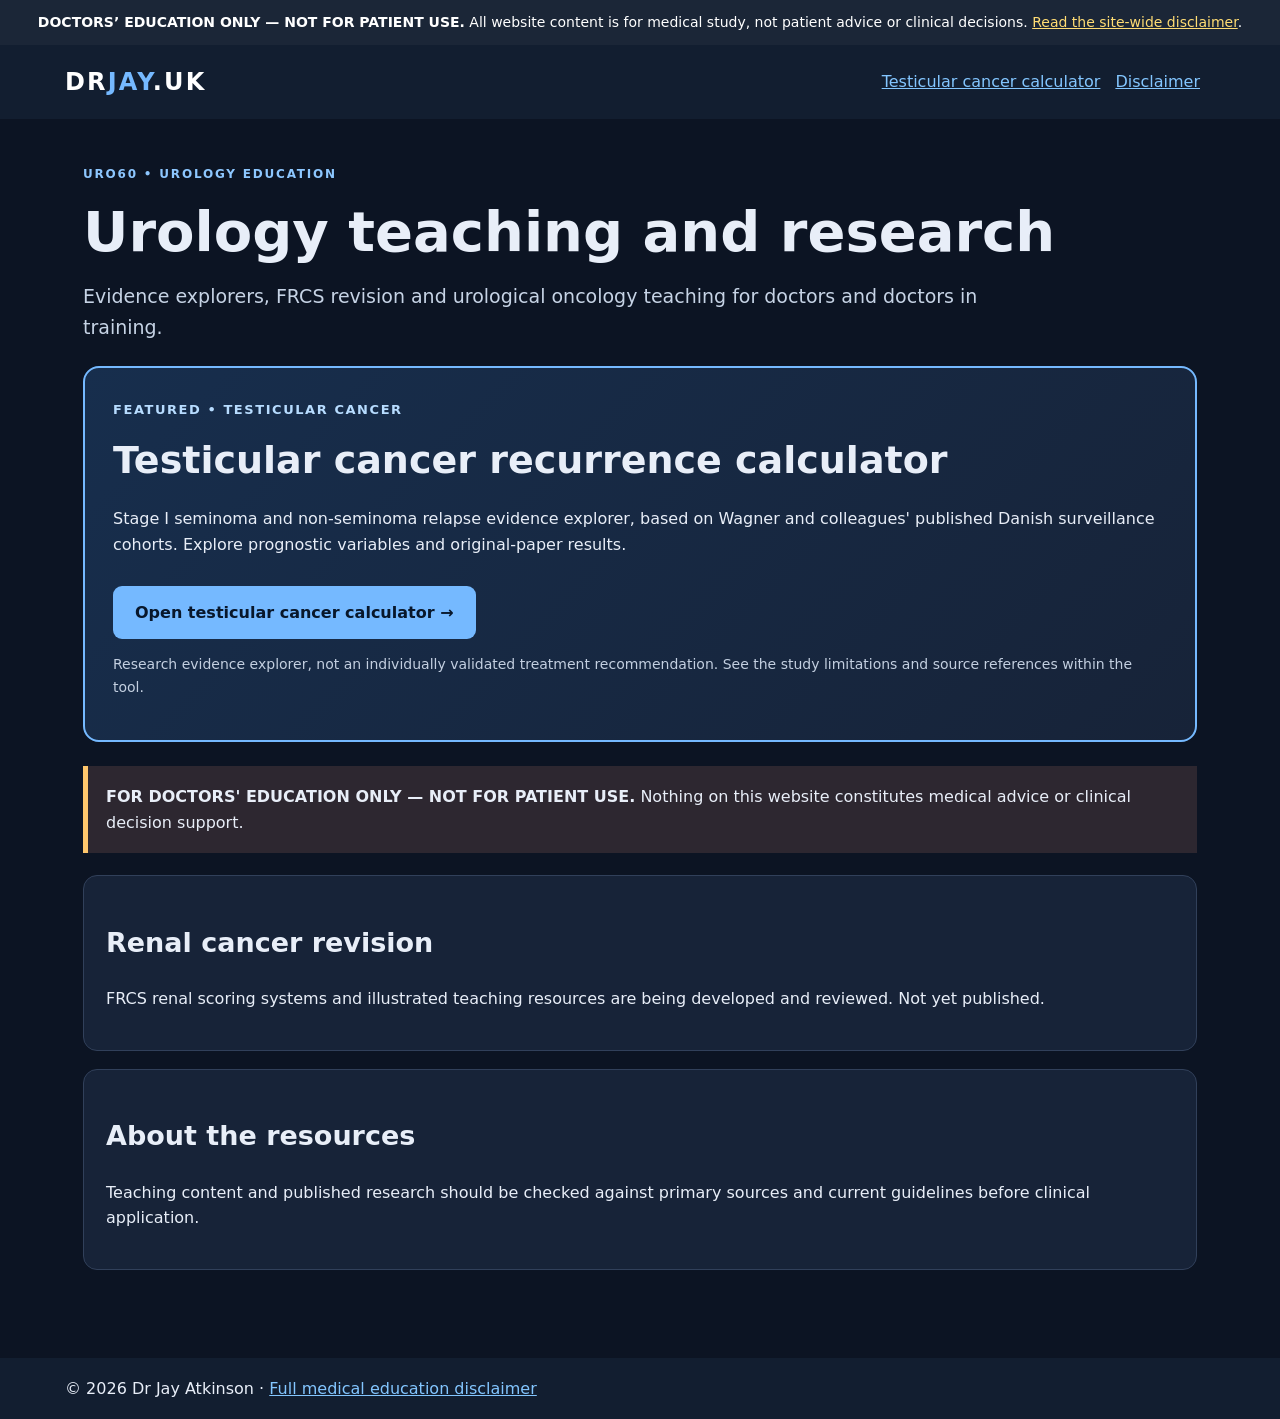
==== commit 66df6494: "Add files via upload" ====
--- a/index.html
+++ b/index.html
@@ -1 +1 @@
-<!doctype html><html lang="en-GB"><head><meta charset="utf-8"><meta name="viewport" content="width=device-width,initial-scale=1"><title>Uro60 renal FRCS revision | Private draft</title><link rel="stylesheet" href="toolkit.css"></head><body><header><a class="brand" href="https://drjay.uk">DR<span>JAY</span>.UK</a><nav><a href="https://drjay.uk/calculator.html">Testicular evidence explorer</a></nav></header><main><p class="eyebrow">URO60 • FRCS(UROL) • PRIVATE DRAFT</p><h1>Renal cancer revision</h1><p class="lead">Study scoring systems and the evidence behind them. Not published on drjay.uk.</p><div class="warning"><strong>EDUCATIONAL DRAFT — NOT CLINICAL DECISION SUPPORT.</strong> Numerical models require independent source-level validation before release.</div><section class="panel"><h2>Renal prognostic scores</h2><p>Leibovich, VENUSS and IMDC: point tables, revision questions and examiner traps.</p><p><a href="renal.html">Open renal scores →</a></p></section><section class="panel"><h2>Bosniak v2019: diagrams and evidence</h2><p>Silverman et al. 2019; follow-up of IIF; progression versus malignancy; contemporary evidence.</p><p><a href="bosniak.html">Open Bosniak revision →</a></p></section><section class="panel"><h2>Renal anatomical scores</h2><p>RENAL nephrometry, UISS and SSIGN (under validation).</p><p><a href="renal-imaging.html">Open other renal scores →</a></p></section></main><footer>© 2026 Dr Jay Atkinson · Unpublished educational draft</footer></body></html>+<!doctype html><html lang="en-GB"><head><meta charset="utf-8"><meta name="viewport" content="width=device-width,initial-scale=1"><title>Dr Jay | Urology education</title><link rel="stylesheet" href="style.css"><style>.hero-tool{border:2px solid #75b9ff;background:linear-gradient(135deg,#172e4d,#172338);padding:28px;border-radius:16px;margin:24px 0}.hero-tool h2{font-size:clamp(26px,4vw,38px);margin:8px 0}.hero-tool .launch{display:inline-block;padding:14px 22px;background:#75b9ff;color:#08172b;font-weight:850;text-decoration:none;border-radius:9px;margin-top:12px}.hero-tool .launch:hover,.hero-tool .launch:focus{background:#a7d5ff}.hero-tool .tag{color:#b7dcff;font-size:13px;font-weight:800;letter-spacing:.12em}</style></head><body><header><a class="brand" href="index.html">DR<span>JAY</span>.UK</a><nav><a href="calculator.html">Testicular cancer calculator</a><a href="disclaimer.html">Disclaimer</a></nav></header><main><p class="eyebrow">URO60 • UROLOGY EDUCATION</p><h1>Urology teaching and research</h1><p class="lead">Evidence explorers, FRCS revision and urological oncology teaching for doctors and doctors in training.</p><section class="hero-tool" aria-labelledby="testicular-title"><span class="tag">FEATURED • TESTICULAR CANCER</span><h2 id="testicular-title">Testicular cancer recurrence calculator</h2><p>Stage I seminoma and non-seminoma relapse evidence explorer, based on Wagner and colleagues' published Danish surveillance cohorts. Explore prognostic variables and original-paper results.</p><a class="launch" href="/calculator.html">Open testicular cancer calculator →</a><p class="small">Research evidence explorer, not an individually validated treatment recommendation. See the study limitations and source references within the tool.</p></section><div class="warning"><strong>FOR DOCTORS' EDUCATION ONLY — NOT FOR PATIENT USE.</strong> Nothing on this website constitutes medical advice or clinical decision support.</div><section class="panel"><h2>Renal cancer revision</h2><p>FRCS renal scoring systems and illustrated teaching resources are being developed and reviewed. Not yet published.</p></section><section class="panel"><h2>About the resources</h2><p>Teaching content and published research should be checked against primary sources and current guidelines before clinical application.</p></section></main><footer>© 2026 Dr Jay Atkinson · <a href="disclaimer.html">Full medical education disclaimer</a></footer><script defer src="site-disclaimer.js"></script></body></html>
--- a/style.css
+++ b/style.css
@@ -0,0 +1,3 @@
+*{box-sizing:border-box}body{margin:0;background:#0c1423;color:#e8eef8;font-family:system-ui,-apple-system,Segoe UI,sans-serif;line-height:1.6}a{color:#83c6ff}header,footer{padding:18px max(20px,calc((100vw - 1150px)/2));background:#121e30}header{display:flex;justify-content:space-between;gap:15px;align-items:center}header a{margin-right:15px}.brand{font-weight:900;letter-spacing:.09em;font-size:24px;text-decoration:none;color:#fff}.brand span{color:#75b9ff}main{max-width:1150px;margin:0 auto;padding:34px 18px 70px}h1{font-size:clamp(32px,5vw,56px);line-height:1.1;margin:16px 0}h2{font-size:27px}h3{font-size:20px}.lead{font-size:19px;color:#c6d3e5;max-width:900px}.eyebrow{font-size:12px;font-weight:800;letter-spacing:.15em;color:#8dc7ff}.warning{padding:18px;border-left:5px solid #ffc76c;background:#2d2730;margin:22px 0}.panel{padding:22px;border:1px solid #31405a;background:#172338;border-radius:14px;margin:18px 0}.layout{display:grid;grid-template-columns:repeat(auto-fit,minmax(285px,1fr));gap:18px}.tabs{display:flex;gap:8px;margin:26px 0}.tabs button,button{padding:11px 17px;border-radius:9px;background:#283b57;color:#fff;border:1px solid #526b8d;cursor:pointer;font-size:15px}.tabs button.active{background:#2c74ba}.hidden{display:none!important}.field{display:block;margin:15px 0;font-weight:600}.field select,.field input[type=number]{display:block;width:100%;padding:10px;margin-top:6px;background:#f9fbff;color:#172338;border-radius:6px}.small,figcaption{font-size:14px;color:#c3cfe0}.published{font-size:38px;font-weight:850;color:#a4d6ff}.figure{background:#fff;padding:8px;border-radius:10px;margin:18px 0}.figure img{width:100%;height:auto;display:block}.figure figcaption{color:#39485e;padding:10px}.pill{display:inline-block;padding:5px 12px;border-radius:40px;border:1px solid #6c85a5;margin:3px;font-size:13px}.pill.on{background:#2d6b9c;color:#fff}.figure-grid{display:grid;grid-template-columns:1fr;gap:16px}.footnote{border-top:1px solid #526b8d;margin-top:20px;padding-top:12px} @media(max-width:600px){.panel{padding:14px}.figure{padding:2px}header{flex-wrap:wrap}}
+.graph-wrap{overflow-x:auto;padding:12px 8px;border:1px solid #ccd5e5;border-radius:14px;background:#fff;color:#17243b;margin:14px 0 25px}.graph-wrap svg{display:block;min-width:680px;width:100%;height:auto}.graph-wrap button{font:inherit}.graph-wrap .bar-hit{cursor:pointer}.graph-wrap .bar-hit:focus{outline:3px solid #e5a100}.graph-wrap .chart-note{font-size:12px;fill:#34405a}.graph-wrap .chart-title{font-size:16px;fill:#142441;font-weight:700}.graph-wrap .bar-selected{stroke:#e19a00;stroke-width:3}.published{font-variant-numeric:tabular-nums}
+.nnt-track{height:18px;background:#354660;border-radius:8px;overflow:hidden;margin:4px 0 15px}.nnt-bar{height:100%;border-radius:8px}.nnt-bar.surveillance{background:#e7aa48}.nnt-bar.carboplatin{background:#60b6de}.nnt-track-label{display:flex;justify-content:space-between;font-size:14px}.nnt-table-wrap{overflow-x:auto}.nnt-table{width:100%;border-collapse:collapse;min-width:560px}.nnt-table th,.nnt-table td{padding:10px;border-bottom:1px solid #60718c;text-align:left}.nnt-table th{color:#c7dcfa}.nnt-bars{margin:22px 0}.nnt-bars .small{margin-top:8px}
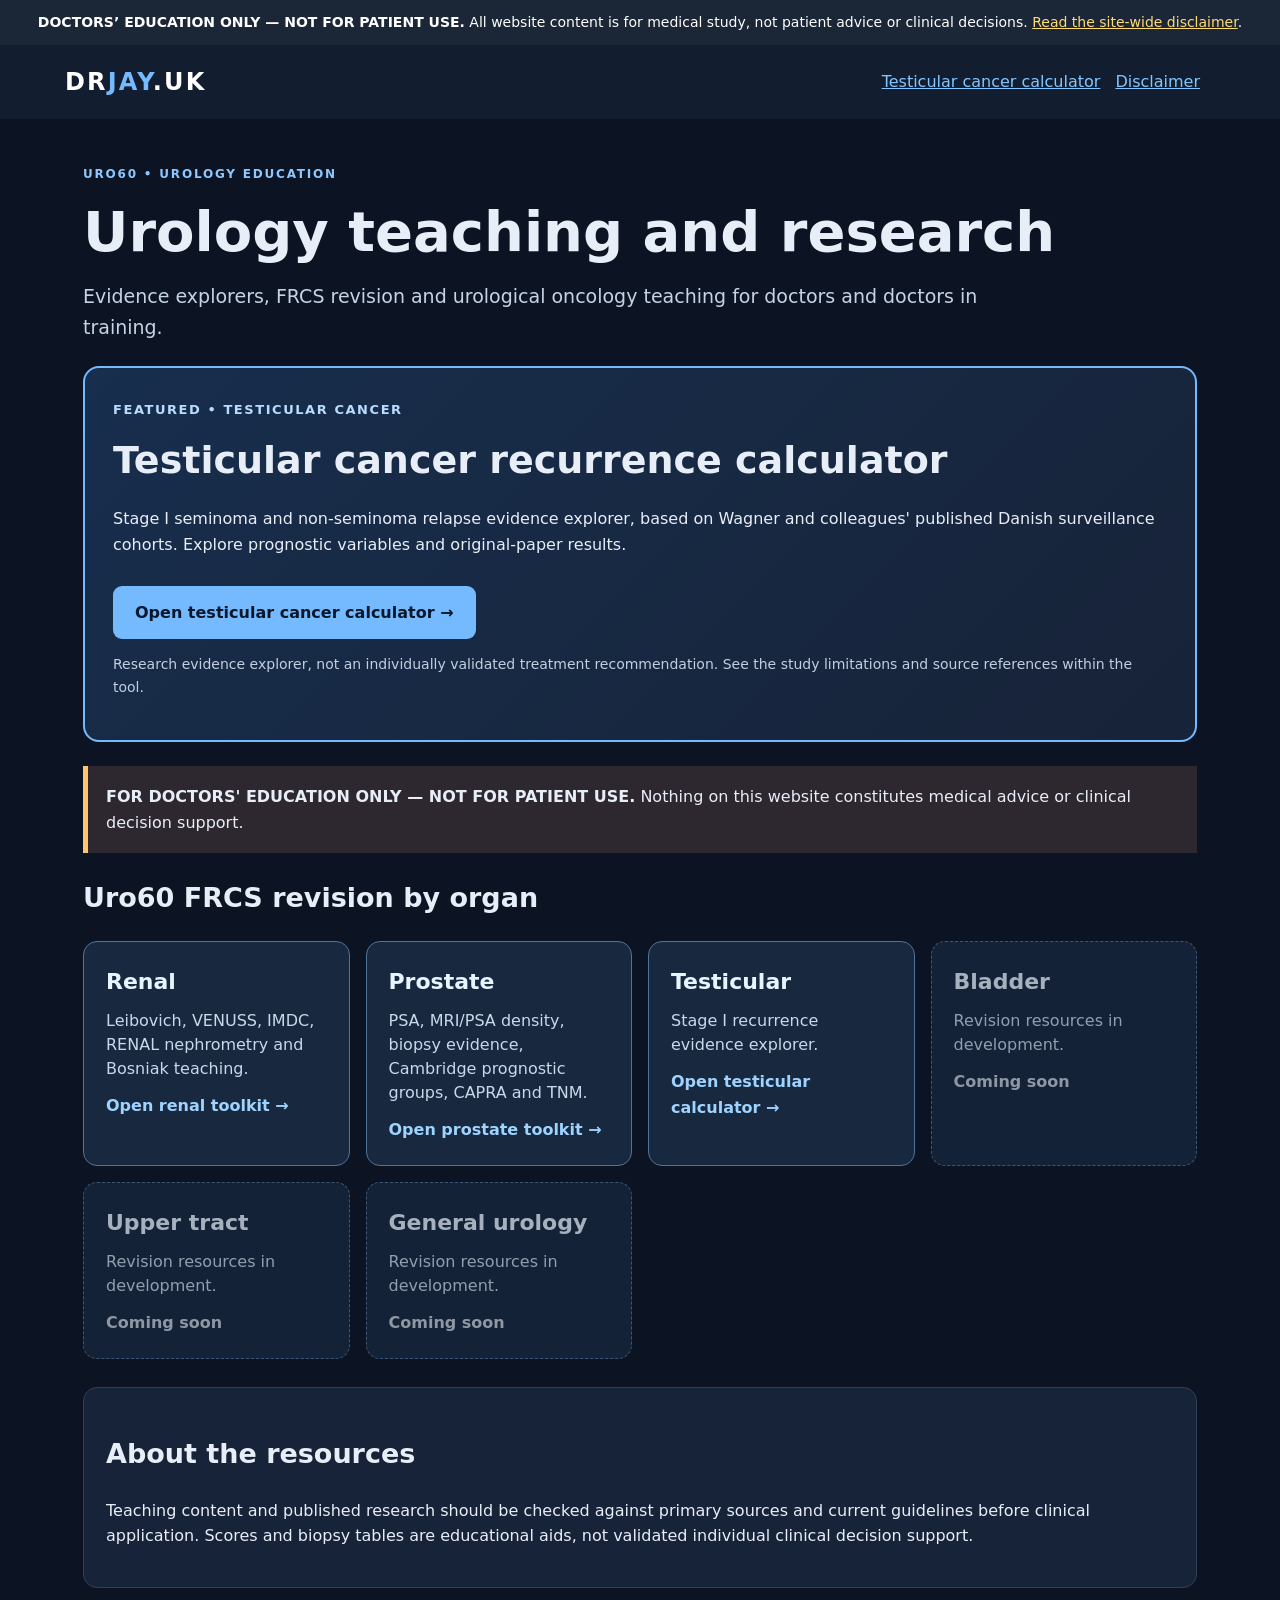
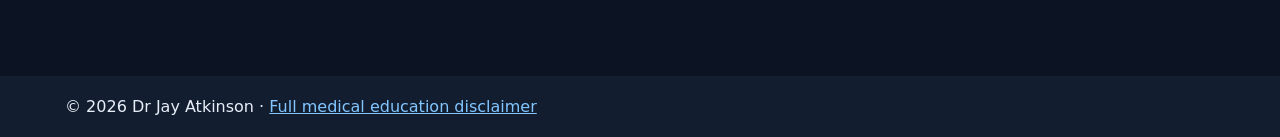
==== commit e278928d: "Add files via upload" ====
--- a/index.html
+++ b/index.html
@@ -1 +1,30 @@
-<!doctype html><html lang="en-GB"><head><meta charset="utf-8"><meta name="viewport" content="width=device-width,initial-scale=1"><title>Dr Jay | Urology education</title><link rel="stylesheet" href="style.css"><style>.hero-tool{border:2px solid #75b9ff;background:linear-gradient(135deg,#172e4d,#172338);padding:28px;border-radius:16px;margin:24px 0}.hero-tool h2{font-size:clamp(26px,4vw,38px);margin:8px 0}.hero-tool .launch{display:inline-block;padding:14px 22px;background:#75b9ff;color:#08172b;font-weight:850;text-decoration:none;border-radius:9px;margin-top:12px}.hero-tool .launch:hover,.hero-tool .launch:focus{background:#a7d5ff}.hero-tool .tag{color:#b7dcff;font-size:13px;font-weight:800;letter-spacing:.12em}</style></head><body><header><a class="brand" href="index.html">DR<span>JAY</span>.UK</a><nav><a href="calculator.html">Testicular cancer calculator</a><a href="disclaimer.html">Disclaimer</a></nav></header><main><p class="eyebrow">URO60 • UROLOGY EDUCATION</p><h1>Urology teaching and research</h1><p class="lead">Evidence explorers, FRCS revision and urological oncology teaching for doctors and doctors in training.</p><section class="hero-tool" aria-labelledby="testicular-title"><span class="tag">FEATURED • TESTICULAR CANCER</span><h2 id="testicular-title">Testicular cancer recurrence calculator</h2><p>Stage I seminoma and non-seminoma relapse evidence explorer, based on Wagner and colleagues' published Danish surveillance cohorts. Explore prognostic variables and original-paper results.</p><a class="launch" href="/calculator.html">Open testicular cancer calculator →</a><p class="small">Research evidence explorer, not an individually validated treatment recommendation. See the study limitations and source references within the tool.</p></section><div class="warning"><strong>FOR DOCTORS' EDUCATION ONLY — NOT FOR PATIENT USE.</strong> Nothing on this website constitutes medical advice or clinical decision support.</div><section class="panel"><h2>Renal cancer revision</h2><p>FRCS renal scoring systems and illustrated teaching resources are being developed and reviewed. Not yet published.</p></section><section class="panel"><h2>About the resources</h2><p>Teaching content and published research should be checked against primary sources and current guidelines before clinical application.</p></section></main><footer>© 2026 Dr Jay Atkinson · <a href="disclaimer.html">Full medical education disclaimer</a></footer><script defer src="site-disclaimer.js"></script></body></html>
+<!doctype html>
+<html lang="en-GB">
+<head>
+<meta charset="utf-8"><meta name="viewport" content="width=device-width,initial-scale=1">
+<title>Dr Jay | Urology education</title>
+<link rel="stylesheet" href="style.css">
+<style>
+.hero-tool{border:2px solid #75b9ff;background:linear-gradient(135deg,#172e4d,#172338);padding:28px;border-radius:16px;margin:24px 0}
+.hero-tool h2{font-size:clamp(26px,4vw,38px);margin:8px 0}.hero-tool .launch{display:inline-block;padding:14px 22px;background:#75b9ff;color:#08172b;font-weight:850;text-decoration:none;border-radius:9px;margin-top:12px}.hero-tool .launch:hover,.hero-tool .launch:focus{background:#a7d5ff}.hero-tool .tag{color:#b7dcff;font-size:13px;font-weight:800;letter-spacing:.12em}
+.organ-grid{display:grid;grid-template-columns:repeat(auto-fit,minmax(240px,1fr));gap:16px;margin:18px 0 28px}.organ-card{display:block;padding:22px;border:1px solid #527399;border-radius:14px;background:#17283f;color:#e8f4ff;text-decoration:none}.organ-card:hover,.organ-card:focus{border-color:#9ed3ff;background:#203957}.organ-card h3{margin:0 0 10px;font-size:22px}.organ-card p{margin:0 0 12px;line-height:1.5;color:#c9d9ea}.organ-card strong{color:#9ed3ff}.organ-card.soon{opacity:.7;border-style:dashed}.organ-card.soon strong{color:#c7cfda}
+</style>
+</head>
+<body>
+<header><a class="brand" href="index.html">DR<span>JAY</span>.UK</a><nav><a href="calculator.html">Testicular cancer calculator</a><a href="disclaimer.html">Disclaimer</a></nav></header>
+<main>
+<p class="eyebrow">URO60 • UROLOGY EDUCATION</p><h1>Urology teaching and research</h1>
+<p class="lead">Evidence explorers, FRCS revision and urological oncology teaching for doctors and doctors in training.</p>
+<section class="hero-tool" aria-labelledby="testicular-title"><span class="tag">FEATURED • TESTICULAR CANCER</span><h2 id="testicular-title">Testicular cancer recurrence calculator</h2><p>Stage I seminoma and non-seminoma relapse evidence explorer, based on Wagner and colleagues' published Danish surveillance cohorts. Explore prognostic variables and original-paper results.</p><a class="launch" href="calculator.html">Open testicular cancer calculator →</a><p class="small">Research evidence explorer, not an individually validated treatment recommendation. See the study limitations and source references within the tool.</p></section>
+<div class="warning"><strong>FOR DOCTORS' EDUCATION ONLY — NOT FOR PATIENT USE.</strong> Nothing on this website constitutes medical advice or clinical decision support.</div>
+<section aria-labelledby="organs"><h2 id="organs">Uro60 FRCS revision by organ</h2><div class="organ-grid">
+<a class="organ-card" href="renal/renal.html"><h3>Renal</h3><p>Leibovich, VENUSS, IMDC, RENAL nephrometry and Bosniak teaching.</p><strong>Open renal toolkit →</strong></a>
+<a class="organ-card" href="prostate/prostate.html"><h3>Prostate</h3><p>PSA, MRI/PSA density, biopsy evidence, Cambridge prognostic groups, CAPRA and TNM.</p><strong>Open prostate toolkit →</strong></a>
+<a class="organ-card" href="calculator.html"><h3>Testicular</h3><p>Stage I recurrence evidence explorer.</p><strong>Open testicular calculator →</strong></a>
+<div class="organ-card soon"><h3>Bladder</h3><p>Revision resources in development.</p><strong>Coming soon</strong></div>
+<div class="organ-card soon"><h3>Upper tract</h3><p>Revision resources in development.</p><strong>Coming soon</strong></div>
+<div class="organ-card soon"><h3>General urology</h3><p>Revision resources in development.</p><strong>Coming soon</strong></div>
+</div></section>
+<section class="panel"><h2>About the resources</h2><p>Teaching content and published research should be checked against primary sources and current guidelines before clinical application. Scores and biopsy tables are educational aids, not validated individual clinical decision support.</p></section>
+</main><footer>© 2026 Dr Jay Atkinson · <a href="disclaimer.html">Full medical education disclaimer</a></footer><script defer src="site-disclaimer.js"></script>
+</body></html>
